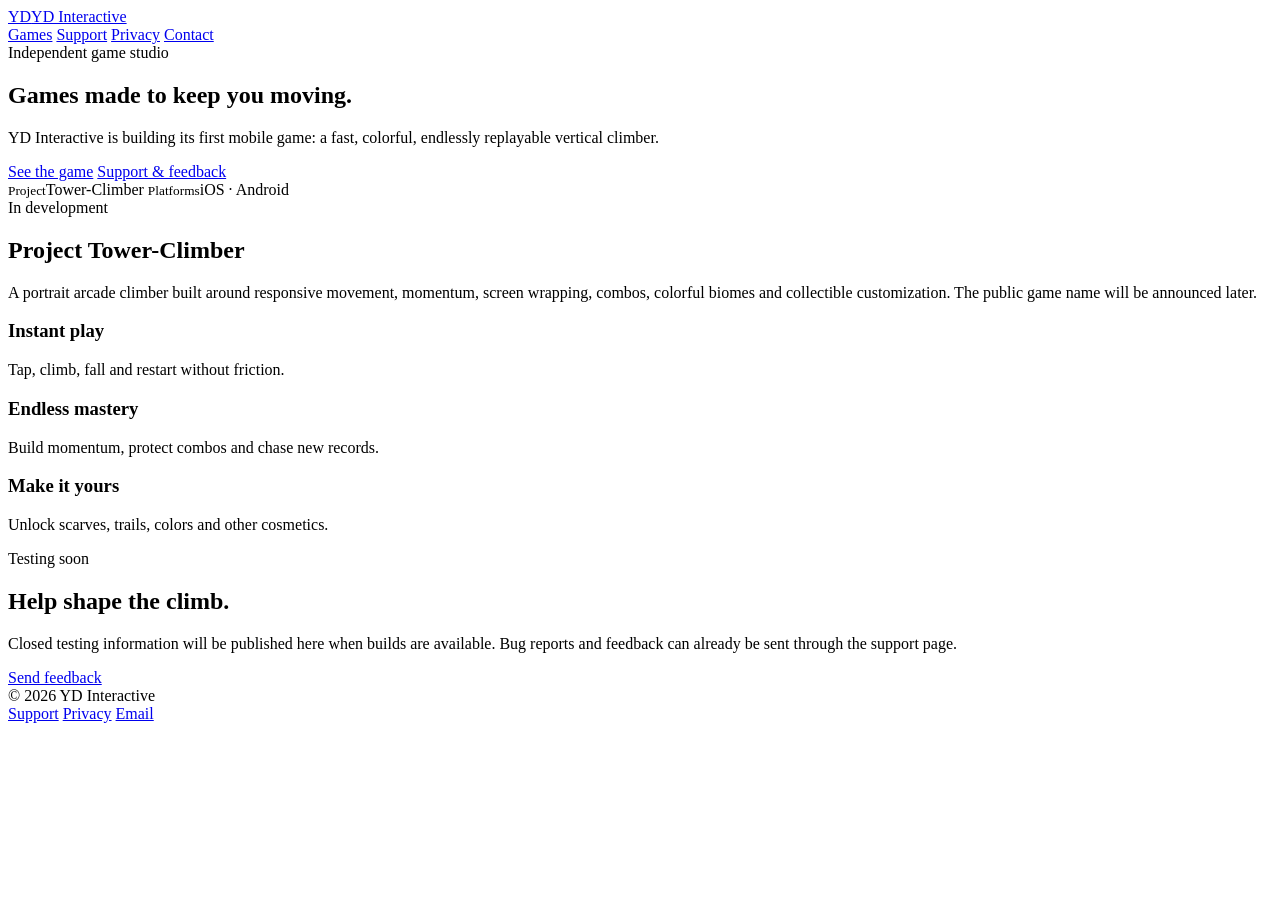
==== index.html @ 2ad1c8f0 "Move index.html to repository root" ====
<!doctype html>
<html lang="en">
<head>
  <meta charset="utf-8">
  <meta name="viewport" content="width=device-width, initial-scale=1">
  <meta name="description" content="YD Interactive is an independent game studio building colorful, replayable games.">
  <title>YD Interactive</title>
  <link rel="stylesheet" href="styles.css">
</head>
<body>
  <header class="site-header">
    <div class="container nav">
      <a class="brand" href="index.html"><span class="logo">YD</span><span>YD Interactive</span></a>
      <nav class="nav-links" aria-label="Main navigation">
        <a href="#games">Games</a>
        <a href="support.html">Support</a>
        <a href="privacy.html">Privacy</a>
        <a href="mailto:ydinteractive.games@gmail.com">Contact</a>
      </nav>
    </div>
  </header>

  <main>
    <section class="container hero">
      <div>
        <div class="eyebrow">Independent game studio</div>
        <h1><span class="gradient-text">Games made to keep you moving.</span></h1>
        <p class="lead">
          YD Interactive is building its first mobile game: a fast, colorful,
          endlessly replayable vertical climber.
        </p>
        <div class="actions">
          <a class="button button-primary" href="#games">See the game</a>
          <a class="button button-secondary" href="support.html">Support & feedback</a>
        </div>
      </div>

      <div class="game-card" aria-label="Stylized illustration of a character climbing colorful platforms">
        <div class="pixel-sky">
          <span class="cloud one"></span>
          <span class="cloud two"></span>
          <span class="cloud three"></span>
          <span class="platform p1"></span>
          <span class="platform p2"></span>
          <span class="platform p3"></span>
          <span class="platform p4"></span>
          <span class="climber"></span>
        </div>
        <div class="card-label">
          <span><small>Project</small>Tower-Climber</span>
          <span><small>Platforms</small>iOS · Android</span>
        </div>
      </div>
    </section>

    <section class="section" id="games">
      <div class="container">
        <div class="eyebrow">In development</div>
        <h2 class="section-title">Project Tower-Climber</h2>
        <p class="section-copy">
          A portrait arcade climber built around responsive movement, momentum,
          screen wrapping, combos, colorful biomes and collectible customization.
          The public game name will be announced later.
        </p>

        <div class="grid">
          <article class="panel">
            <h3>Instant play</h3>
            <p>Tap, climb, fall and restart without friction.</p>
          </article>
          <article class="panel">
            <h3>Endless mastery</h3>
            <p>Build momentum, protect combos and chase new records.</p>
          </article>
          <article class="panel">
            <h3>Make it yours</h3>
            <p>Unlock scarves, trails, colors and other cosmetics.</p>
          </article>
        </div>
      </div>
    </section>

    <section class="section">
      <div class="container panel">
        <div class="eyebrow">Testing soon</div>
        <h2 class="section-title">Help shape the climb.</h2>
        <p class="section-copy">
          Closed testing information will be published here when builds are available.
          Bug reports and feedback can already be sent through the support page.
        </p>
        <div class="actions">
          <a class="button button-primary" href="support.html">Send feedback</a>
        </div>
      </div>
    </section>
  </main>

  <footer class="site-footer">
    <div class="container footer-row">
      <span>© 2026 YD Interactive</span>
      <div class="footer-links">
        <a href="support.html">Support</a>
        <a href="privacy.html">Privacy</a>
        <a href="mailto:ydinteractive.games@gmail.com">Email</a>
      </div>
    </div>
  </footer>
</body>
</html>
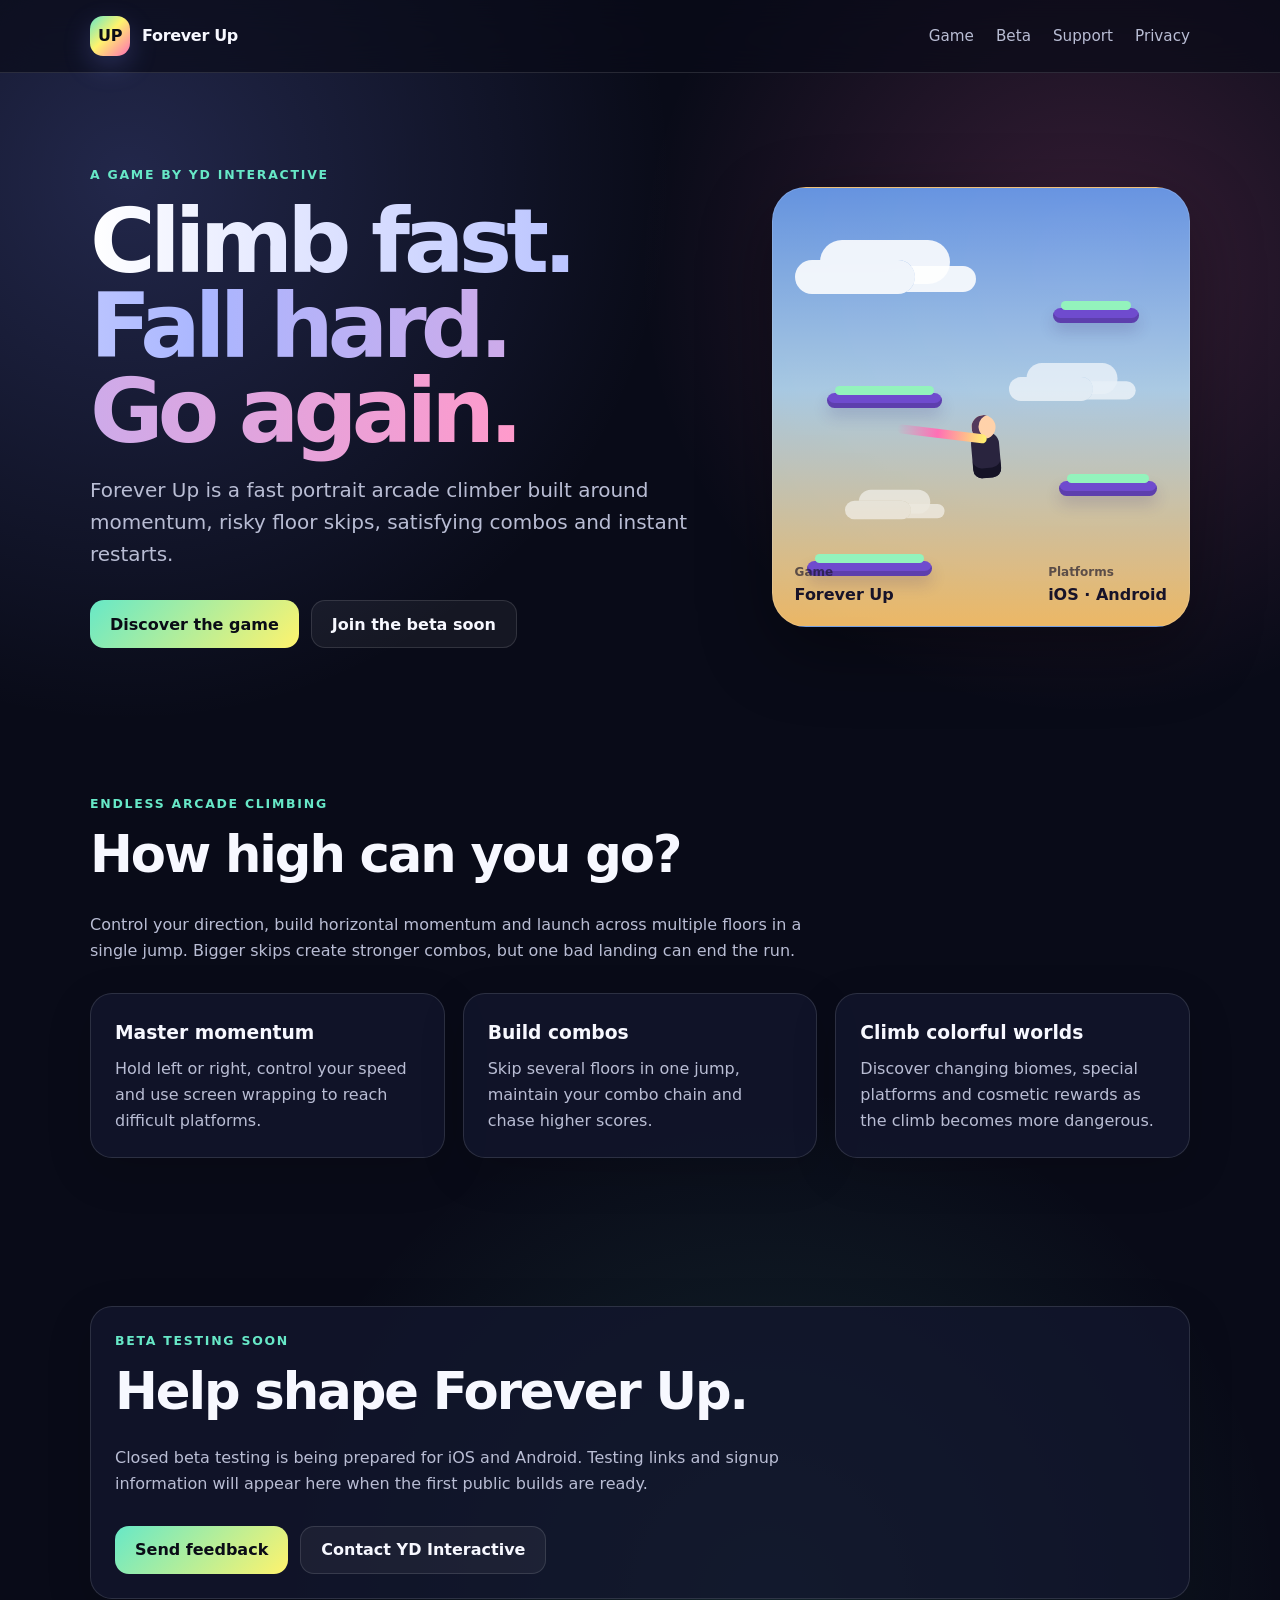
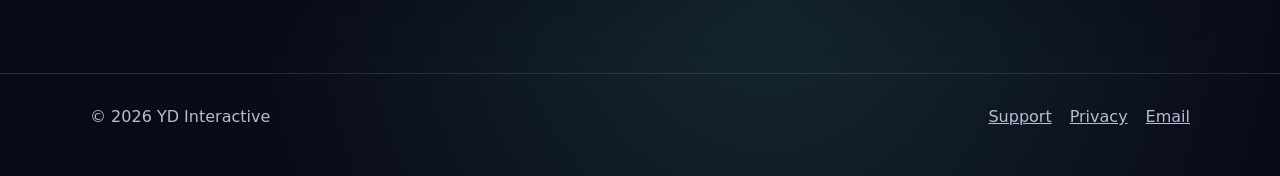
==== commit bffed6c5: "Update index.html" ====
--- a/index.html
+++ b/index.html
@@ -3,107 +3,194 @@
 <head>
   <meta charset="utf-8">
   <meta name="viewport" content="width=device-width, initial-scale=1">
-  <meta name="description" content="YD Interactive is an independent game studio building colorful, replayable games.">
-  <title>YD Interactive</title>
+
+  <meta
+    name="description"
+    content="Forever Up is a fast, colorful endless climbing game for iOS and Android."
+  >
+
+  <title>Forever Up — Endless Momentum Climber</title>
+
   <link rel="stylesheet" href="styles.css">
 </head>
+
 <body>
+
   <header class="site-header">
     <div class="container nav">
-      <a class="brand" href="index.html"><span class="logo">YD</span><span>YD Interactive</span></a>
+
+      <a class="brand" href="index.html">
+        <span class="logo">UP</span>
+        <span>Forever Up</span>
+      </a>
+
       <nav class="nav-links" aria-label="Main navigation">
-        <a href="#games">Games</a>
+        <a href="#game">Game</a>
+        <a href="#beta">Beta</a>
         <a href="support.html">Support</a>
         <a href="privacy.html">Privacy</a>
-        <a href="mailto:ydinteractive.games@gmail.com">Contact</a>
       </nav>
+
     </div>
   </header>
 
   <main>
+
     <section class="container hero">
+
       <div>
-        <div class="eyebrow">Independent game studio</div>
-        <h1><span class="gradient-text">Games made to keep you moving.</span></h1>
+        <div class="eyebrow">A game by YD Interactive</div>
+
+        <h1>
+          <span class="gradient-text">
+            Climb fast.<br>
+            Fall hard.<br>
+            Go again.
+          </span>
+        </h1>
+
         <p class="lead">
-          YD Interactive is building its first mobile game: a fast, colorful,
-          endlessly replayable vertical climber.
+          Forever Up is a fast portrait arcade climber built around
+          momentum, risky floor skips, satisfying combos and instant restarts.
         </p>
+
         <div class="actions">
-          <a class="button button-primary" href="#games">See the game</a>
-          <a class="button button-secondary" href="support.html">Support & feedback</a>
+          <a class="button button-primary" href="#game">
+            Discover the game
+          </a>
+
+          <a class="button button-secondary" href="#beta">
+            Join the beta soon
+          </a>
         </div>
       </div>
 
-      <div class="game-card" aria-label="Stylized illustration of a character climbing colorful platforms">
+      <div
+        class="game-card"
+        aria-label="Stylized illustration of a girl climbing colorful platforms"
+      >
+
         <div class="pixel-sky">
           <span class="cloud one"></span>
           <span class="cloud two"></span>
           <span class="cloud three"></span>
+
           <span class="platform p1"></span>
           <span class="platform p2"></span>
           <span class="platform p3"></span>
           <span class="platform p4"></span>
+
           <span class="climber"></span>
         </div>
+
         <div class="card-label">
-          <span><small>Project</small>Tower-Climber</span>
-          <span><small>Platforms</small>iOS · Android</span>
+          <span>
+            <small>Game</small>
+            Forever Up
+          </span>
+
+          <span>
+            <small>Platforms</small>
+            iOS · Android
+          </span>
+        </div>
+
+      </div>
+    </section>
+
+    <section class="section" id="game">
+      <div class="container">
+
+        <div class="eyebrow">Endless arcade climbing</div>
+
+        <h2 class="section-title">
+          How high can you go?
+        </h2>
+
+        <p class="section-copy">
+          Control your direction, build horizontal momentum and launch across
+          multiple floors in a single jump. Bigger skips create stronger combos,
+          but one bad landing can end the run.
+        </p>
+
+        <div class="grid">
+
+          <article class="panel">
+            <h3>Master momentum</h3>
+            <p>
+              Hold left or right, control your speed and use screen wrapping
+              to reach difficult platforms.
+            </p>
+          </article>
+
+          <article class="panel">
+            <h3>Build combos</h3>
+            <p>
+              Skip several floors in one jump, maintain your combo chain and
+              chase higher scores.
+            </p>
+          </article>
+
+          <article class="panel">
+            <h3>Climb colorful worlds</h3>
+            <p>
+              Discover changing biomes, special platforms and cosmetic rewards
+              as the climb becomes more dangerous.
+            </p>
+          </article>
+
         </div>
       </div>
     </section>
 
-    <section class="section" id="games">
-      <div class="container">
-        <div class="eyebrow">In development</div>
-        <h2 class="section-title">Project Tower-Climber</h2>
+    <section class="section" id="beta">
+      <div class="container panel">
+
+        <div class="eyebrow">Beta testing soon</div>
+
+        <h2 class="section-title">
+          Help shape Forever Up.
+        </h2>
+
         <p class="section-copy">
-          A portrait arcade climber built around responsive movement, momentum,
-          screen wrapping, combos, colorful biomes and collectible customization.
-          The public game name will be announced later.
+          Closed beta testing is being prepared for iOS and Android.
+          Testing links and signup information will appear here when the
+          first public builds are ready.
         </p>
 
-        <div class="grid">
-          <article class="panel">
-            <h3>Instant play</h3>
-            <p>Tap, climb, fall and restart without friction.</p>
-          </article>
-          <article class="panel">
-            <h3>Endless mastery</h3>
-            <p>Build momentum, protect combos and chase new records.</p>
-          </article>
-          <article class="panel">
-            <h3>Make it yours</h3>
-            <p>Unlock scarves, trails, colors and other cosmetics.</p>
-          </article>
+        <div class="actions">
+          <a class="button button-primary" href="support.html">
+            Send feedback
+          </a>
+
+          <a
+            class="button button-secondary"
+            href="mailto:ydinteractive.games@gmail.com?subject=Forever%20Up%20Beta"
+          >
+            Contact YD Interactive
+          </a>
         </div>
+
       </div>
     </section>
 
-    <section class="section">
-      <div class="container panel">
-        <div class="eyebrow">Testing soon</div>
-        <h2 class="section-title">Help shape the climb.</h2>
-        <p class="section-copy">
-          Closed testing information will be published here when builds are available.
-          Bug reports and feedback can already be sent through the support page.
-        </p>
-        <div class="actions">
-          <a class="button button-primary" href="support.html">Send feedback</a>
-        </div>
-      </div>
-    </section>
   </main>
 
   <footer class="site-footer">
     <div class="container footer-row">
-      <span>© 2026 YD Interactive</span>
+
+      <span>
+        © 2026 YD Interactive
+      </span>
+
       <div class="footer-links">
         <a href="support.html">Support</a>
         <a href="privacy.html">Privacy</a>
         <a href="mailto:ydinteractive.games@gmail.com">Email</a>
       </div>
+
     </div>
   </footer>
+
 </body>
 </html>
--- a/styles.css
+++ b/styles.css
@@ -0,0 +1,356 @@
+:root {
+  --bg: #090b18;
+  --panel: rgba(18, 22, 46, 0.78);
+  --panel-strong: #151a36;
+  --text: #f7f8ff;
+  --muted: #b9bdd4;
+  --accent: #7c8cff;
+  --accent-2: #ff6fb5;
+  --accent-3: #67e8c7;
+  --border: rgba(255,255,255,.12);
+  --shadow: 0 24px 70px rgba(0,0,0,.36);
+  --radius: 22px;
+}
+
+* { box-sizing: border-box; }
+
+html { scroll-behavior: smooth; }
+
+body {
+  margin: 0;
+  min-height: 100vh;
+  font-family: Inter, ui-sans-serif, system-ui, -apple-system, BlinkMacSystemFont, "Segoe UI", sans-serif;
+  color: var(--text);
+  background:
+    radial-gradient(circle at 10% 10%, rgba(124,140,255,.22), transparent 34rem),
+    radial-gradient(circle at 85% 15%, rgba(255,111,181,.19), transparent 28rem),
+    radial-gradient(circle at 60% 90%, rgba(103,232,199,.13), transparent 32rem),
+    var(--bg);
+  line-height: 1.6;
+}
+
+a { color: inherit; }
+
+.container {
+  width: min(1100px, calc(100% - 32px));
+  margin: 0 auto;
+}
+
+.site-header {
+  position: sticky;
+  top: 0;
+  z-index: 20;
+  backdrop-filter: blur(16px);
+  background: rgba(9,11,24,.68);
+  border-bottom: 1px solid var(--border);
+}
+
+.nav {
+  min-height: 72px;
+  display: flex;
+  align-items: center;
+  justify-content: space-between;
+  gap: 24px;
+}
+
+.brand {
+  display: flex;
+  align-items: center;
+  gap: 12px;
+  text-decoration: none;
+  font-weight: 800;
+  letter-spacing: -.02em;
+}
+
+.logo {
+  width: 40px;
+  height: 40px;
+  display: grid;
+  place-items: center;
+  border-radius: 13px;
+  font-weight: 900;
+  color: #0b0d18;
+  background: linear-gradient(135deg, var(--accent-3), #fff36d 46%, var(--accent-2));
+  box-shadow: 0 10px 28px rgba(124,140,255,.24);
+}
+
+.nav-links {
+  display: flex;
+  align-items: center;
+  gap: 22px;
+}
+
+.nav-links a {
+  text-decoration: none;
+  color: var(--muted);
+  font-size: .95rem;
+}
+
+.nav-links a:hover { color: var(--text); }
+
+.hero {
+  padding: 92px 0 72px;
+  display: grid;
+  grid-template-columns: 1.2fr .8fr;
+  gap: 54px;
+  align-items: center;
+}
+
+.eyebrow {
+  color: var(--accent-3);
+  font-weight: 800;
+  text-transform: uppercase;
+  letter-spacing: .14em;
+  font-size: .78rem;
+}
+
+h1 {
+  margin: 14px 0 20px;
+  max-width: 800px;
+  font-size: clamp(3rem, 7vw, 6.4rem);
+  line-height: .95;
+  letter-spacing: -.065em;
+}
+
+.gradient-text {
+  background: linear-gradient(90deg, #fff, #aab6ff 45%, #ff9acb);
+  -webkit-background-clip: text;
+  background-clip: text;
+  color: transparent;
+}
+
+.lead {
+  max-width: 650px;
+  color: var(--muted);
+  font-size: clamp(1.05rem, 2vw, 1.25rem);
+}
+
+.actions {
+  display: flex;
+  flex-wrap: wrap;
+  gap: 12px;
+  margin-top: 30px;
+}
+
+.button {
+  display: inline-flex;
+  align-items: center;
+  justify-content: center;
+  min-height: 48px;
+  padding: 0 20px;
+  border-radius: 14px;
+  text-decoration: none;
+  font-weight: 800;
+  border: 1px solid var(--border);
+}
+
+.button-primary {
+  color: #0a0c16;
+  background: linear-gradient(135deg, var(--accent-3), #fff36d);
+  border: 0;
+}
+
+.button-secondary { background: rgba(255,255,255,.05); }
+
+.game-card {
+  position: relative;
+  min-height: 440px;
+  padding: 26px;
+  overflow: hidden;
+  border: 1px solid var(--border);
+  border-radius: 34px;
+  background:
+    linear-gradient(180deg, rgba(114,169,255,.86), rgba(190,228,255,.87) 46%, rgba(255,198,108,.92));
+  box-shadow: var(--shadow);
+}
+
+.pixel-sky {
+  position: absolute;
+  inset: 0;
+  overflow: hidden;
+}
+
+.cloud {
+  position: absolute;
+  width: 120px;
+  height: 34px;
+  border-radius: 999px;
+  background: rgba(255,255,255,.88);
+  box-shadow: 30px -15px 0 5px rgba(255,255,255,.88), 65px 2px 0 -4px rgba(255,255,255,.88);
+}
+
+.cloud.one { top: 72px; left: 22px; }
+.cloud.two { top: 184px; right: 78px; transform: scale(.7); opacity: .72; }
+.cloud.three { top: 305px; left: 45px; transform: scale(.55); opacity: .63; }
+
+.platform {
+  position: absolute;
+  height: 15px;
+  border-radius: 8px;
+  background: #6f4bce;
+  box-shadow: inset 0 -5px 0 rgba(0,0,0,.16), 0 8px 15px rgba(53,35,98,.18);
+}
+.platform::before {
+  content: "";
+  position: absolute;
+  left: 8px;
+  right: 8px;
+  top: -7px;
+  height: 9px;
+  border-radius: 7px;
+  background: #93f3bc;
+}
+.p1 { width: 125px; bottom: 50px; left: 34px; }
+.p2 { width: 98px; bottom: 130px; right: 32px; }
+.p3 { width: 115px; bottom: 218px; left: 54px; }
+.p4 { width: 86px; bottom: 303px; right: 50px; }
+
+.climber {
+  position: absolute;
+  left: 48%;
+  bottom: 148px;
+  width: 28px;
+  height: 46px;
+  border-radius: 12px 12px 9px 9px;
+  background: #29243e;
+  box-shadow: inset 0 -10px 0 #151326;
+  transform: rotate(-5deg);
+}
+.climber::before {
+  content: "";
+  position: absolute;
+  width: 24px;
+  height: 24px;
+  left: 2px;
+  top: -17px;
+  border-radius: 50%;
+  background: #ffd2aa;
+  box-shadow: inset 7px 0 0 #53395d;
+}
+.climber::after {
+  content: "";
+  position: absolute;
+  width: 90px;
+  height: 9px;
+  left: -74px;
+  top: 3px;
+  border-radius: 999px;
+  background: linear-gradient(90deg, rgba(255,111,181,0), #ff6fb5 45%, #fff36d);
+  transform: rotate(12deg);
+  transform-origin: right center;
+}
+
+.card-label {
+  position: absolute;
+  left: 22px;
+  bottom: 18px;
+  right: 22px;
+  display: flex;
+  justify-content: space-between;
+  align-items: end;
+  color: #171329;
+  font-weight: 900;
+}
+
+.card-label small {
+  display: block;
+  font-size: .75rem;
+  opacity: .65;
+}
+
+.section { padding: 74px 0; }
+
+.section-title {
+  margin: 0 0 12px;
+  font-size: clamp(2rem, 4vw, 3.2rem);
+  letter-spacing: -.04em;
+}
+
+.section-copy {
+  max-width: 720px;
+  color: var(--muted);
+}
+
+.grid {
+  display: grid;
+  grid-template-columns: repeat(3, 1fr);
+  gap: 18px;
+  margin-top: 30px;
+}
+
+.panel {
+  padding: 24px;
+  border: 1px solid var(--border);
+  border-radius: var(--radius);
+  background: var(--panel);
+  box-shadow: 0 14px 45px rgba(0,0,0,.15);
+}
+
+.panel h3 { margin: 0 0 8px; }
+.panel p { margin: 0; color: var(--muted); }
+
+.page {
+  padding: 72px 0 100px;
+}
+
+.page h1 {
+  font-size: clamp(2.6rem, 6vw, 4.8rem);
+  line-height: 1;
+}
+
+.content {
+  max-width: 800px;
+  padding: 30px;
+  border: 1px solid var(--border);
+  border-radius: var(--radius);
+  background: var(--panel);
+}
+
+.content h2 { margin-top: 34px; }
+.content h2:first-child { margin-top: 0; }
+.content p, .content li { color: var(--muted); }
+.content strong { color: var(--text); }
+
+.notice {
+  padding: 16px 18px;
+  border-left: 4px solid var(--accent-3);
+  border-radius: 10px;
+  background: rgba(103,232,199,.08);
+  color: var(--muted);
+}
+
+.contact-card {
+  margin-top: 24px;
+  display: grid;
+  gap: 12px;
+}
+
+.contact-row {
+  padding: 16px 18px;
+  border: 1px solid var(--border);
+  border-radius: 14px;
+  background: rgba(255,255,255,.035);
+}
+
+.site-footer {
+  padding: 30px 0 46px;
+  color: var(--muted);
+  border-top: 1px solid var(--border);
+}
+
+.footer-row {
+  display: flex;
+  justify-content: space-between;
+  gap: 20px;
+  flex-wrap: wrap;
+}
+
+.footer-links { display: flex; gap: 18px; }
+.footer-links a { color: var(--muted); }
+
+@media (max-width: 780px) {
+  .nav-links a:not(:last-child) { display: none; }
+  .hero { grid-template-columns: 1fr; padding-top: 60px; }
+  .game-card { min-height: 390px; }
+  .grid { grid-template-columns: 1fr; }
+}
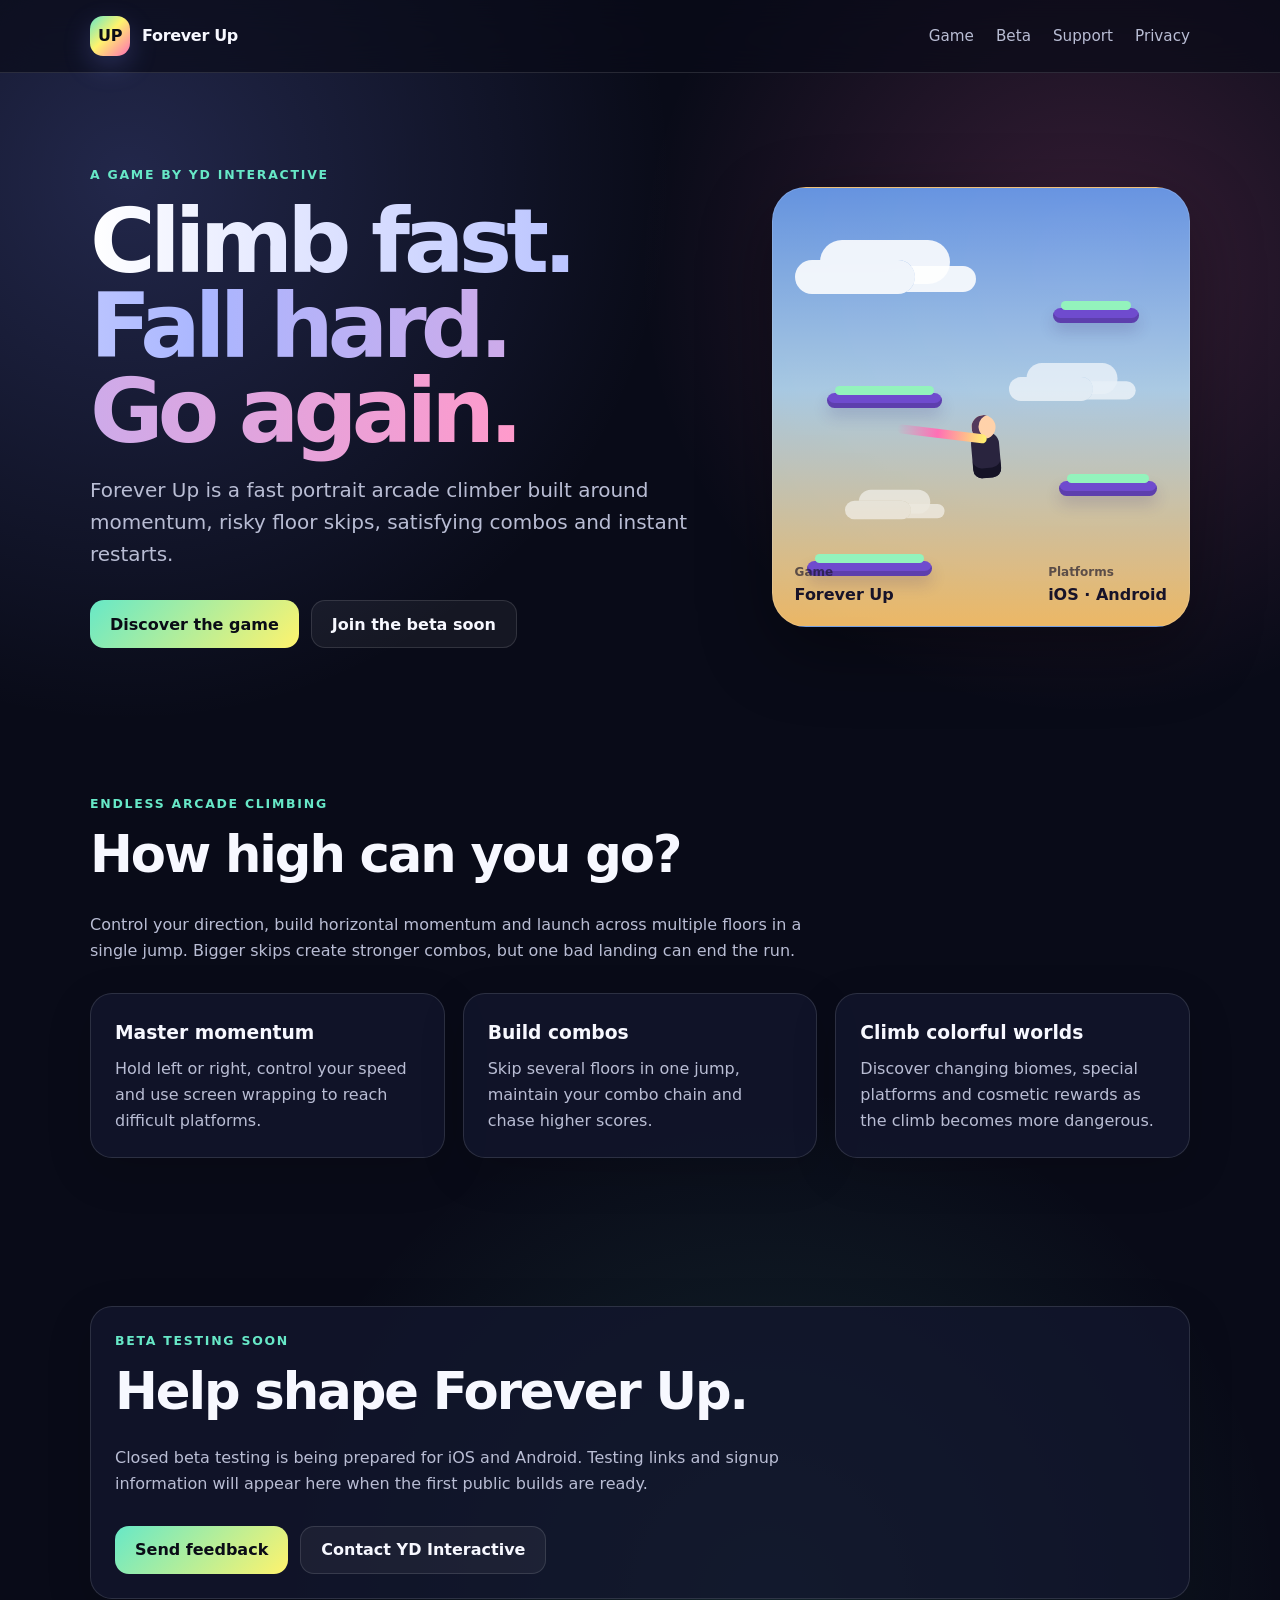
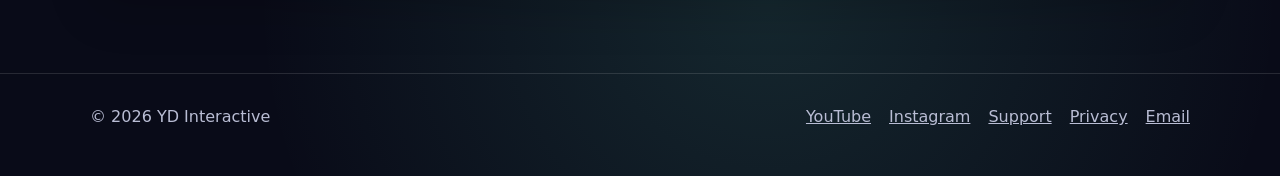
==== commit 320c5c68: "Update index.html" ====
--- a/index.html
+++ b/index.html
@@ -183,11 +183,37 @@
         © 2026 YD Interactive
       </span>
 
-      <div class="footer-links">
-        <a href="support.html">Support</a>
-        <a href="privacy.html">Privacy</a>
-        <a href="mailto:ydinteractive.games@gmail.com">Email</a>
-      </div>
+          <div class="footer-links">
+    
+      <a
+        href="https://www.youtube.com/@ForeverUpGame"
+        target="_blank"
+        rel="noopener noreferrer"
+      >
+        YouTube
+      </a>
+    
+      <a
+        href="https://www.instagram.com/foreverup.game/"
+        target="_blank"
+        rel="noopener noreferrer"
+      >
+        Instagram
+      </a>
+    
+      <a href="support.html">
+        Support
+      </a>
+    
+      <a href="privacy.html">
+        Privacy
+      </a>
+    
+      <a href="mailto:ydinteractive.games@gmail.com">
+        Email
+      </a>
+    
+    </div>
 
     </div>
   </footer>
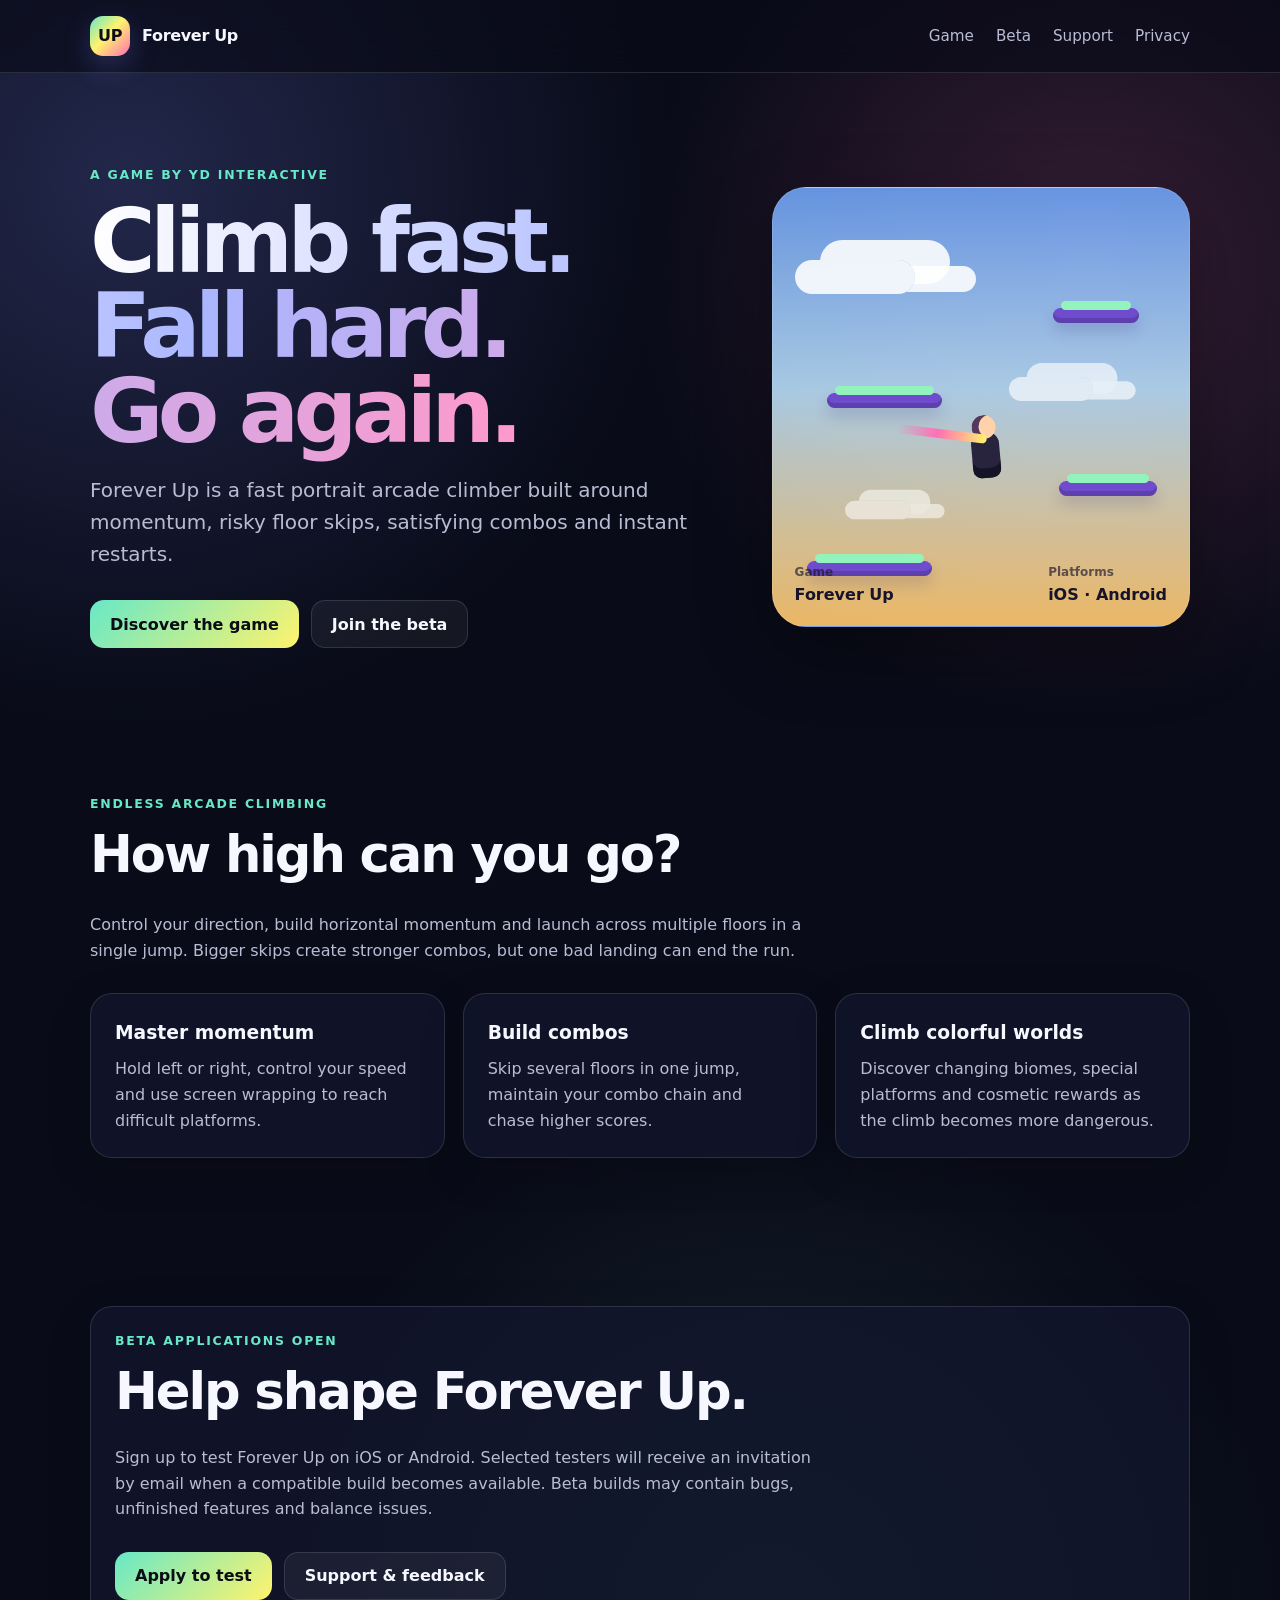
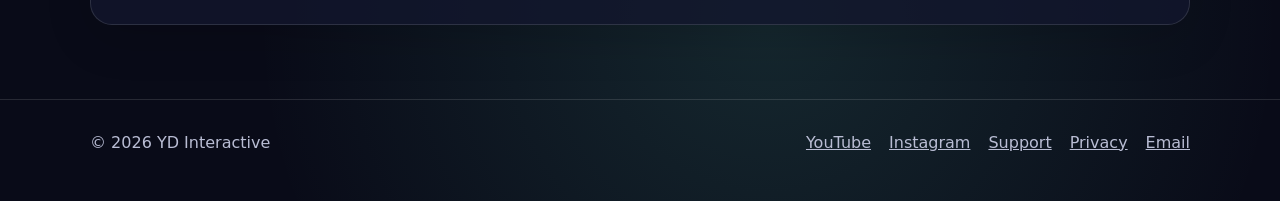
==== commit 11d708a3: "Update index.html" ====
--- a/index.html
+++ b/index.html
@@ -59,8 +59,13 @@
             Discover the game
           </a>
 
-          <a class="button button-secondary" href="#beta">
-            Join the beta soon
+          <a
+              class="button button-secondary"
+              href="https://docs.google.com/forms/d/e/1FAIpQLScSW_eFvRVjzqMF50Y78_wmO_BtfqgAPQpq9lomC-pAn5mTHQ/viewform?usp=publish-editor"
+              target="_blank"
+              rel="noopener noreferrer"
+            >
+              Join the beta
           </a>
         </div>
       </div>
@@ -144,35 +149,43 @@
     </section>
 
     <section class="section" id="beta">
-      <div class="container panel">
-
-        <div class="eyebrow">Beta testing soon</div>
-
-        <h2 class="section-title">
-          Help shape Forever Up.
-        </h2>
-
-        <p class="section-copy">
-          Closed beta testing is being prepared for iOS and Android.
-          Testing links and signup information will appear here when the
-          first public builds are ready.
-        </p>
-
-        <div class="actions">
-          <a class="button button-primary" href="support.html">
-            Send feedback
-          </a>
-
-          <a
-            class="button button-secondary"
-            href="mailto:ydinteractive.games@gmail.com?subject=Forever%20Up%20Beta"
-          >
-            Contact YD Interactive
-          </a>
-        </div>
-
-      </div>
-    </section>
+  <div class="container panel">
+
+    <div class="eyebrow">Beta applications open</div>
+
+    <h2 class="section-title">
+      Help shape Forever Up.
+    </h2>
+
+    <p class="section-copy">
+      Sign up to test Forever Up on iOS or Android. Selected testers
+      will receive an invitation by email when a compatible build
+      becomes available. Beta builds may contain bugs, unfinished
+      features and balance issues.
+    </p>
+
+    <div class="actions">
+
+      <a
+        class="button button-primary"
+        href="https://docs.google.com/forms/d/e/1FAIpQLScSW_eFvRVjzqMF50Y78_wmO_BtfqgAPQpq9lomC-pAn5mTHQ/viewform?usp=publish-editor"
+        target="_blank"
+        rel="noopener noreferrer"
+      >
+        Apply to test
+      </a>
+
+      <a
+        class="button button-secondary"
+        href="support.html"
+      >
+        Support & feedback
+      </a>
+
+    </div>
+
+  </div>
+</section>
 
   </main>
 
